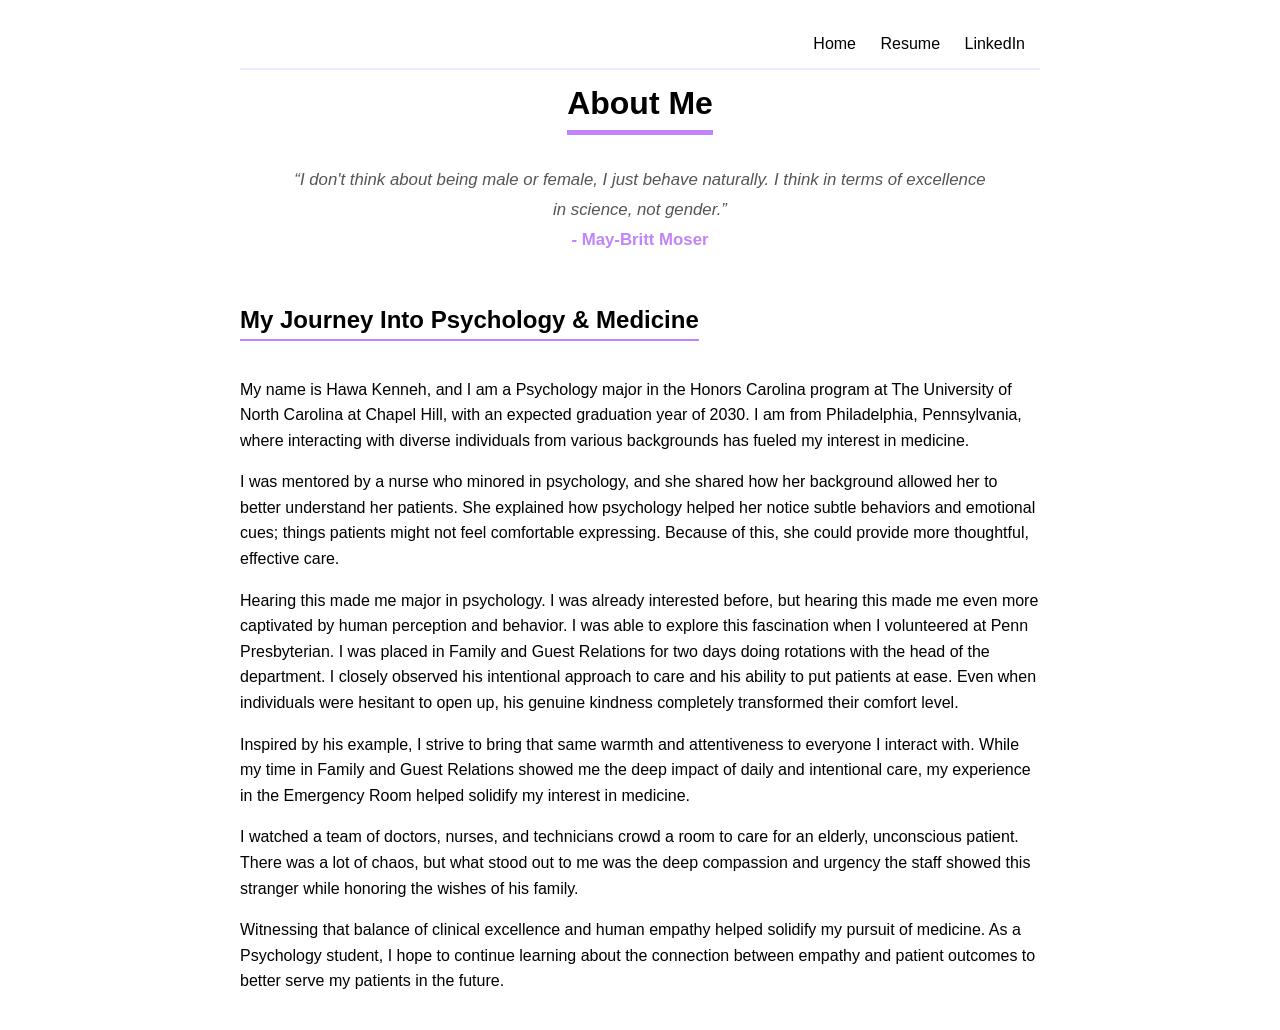
==== aboutme.html @ 1b2ad0a6 "Initial website upload" ====
<!DOCTYPE html>
<html>
<head>
    <meta charset="utf-8">
    <meta name="viewport" content="width=device-width, initial-scale=1">
    <title>About Me</title>
    <link rel="stylesheet" href="style.css">
</head>

<body>

    <nav>
        <a href="index.html">Home</a>
        <a href="resume.html">Resume</a>
        <a href="LinkedIn.html">LinkedIn</a>
    </nav>

    <h1 id="title">About Me</h1>

<blockquote>
    “I don't think about being male or female,
    I just behave naturally. I think in terms of
    excellence in science, not gender.”
    <br>
    <strong>- May-Britt Moser</strong>
</blockquote>

<h2>My Journey Into Psychology & Medicine</h2>

    <p>
        My name is Hawa Kenneh, and I am a Psychology major in the Honors Carolina
        program at The University of North Carolina at Chapel Hill, with an expected
        graduation year of 2030. I am from Philadelphia, Pennsylvania, where interacting
        with diverse individuals from various backgrounds has fueled my interest in medicine.
    </p>

    <p>
        I was mentored by a nurse who minored in psychology, and she shared how her
        background allowed her to better understand her patients. She explained how
        psychology helped her notice subtle behaviors and emotional cues; things patients
        might not feel comfortable expressing. Because of this, she could provide more
        thoughtful, effective care.
    </p>

    <p>
        Hearing this made me major in psychology. I was already interested before, but
        hearing this made me even more captivated by human perception and behavior. I was
        able to explore this fascination when I volunteered at Penn Presbyterian. I was
        placed in Family and Guest Relations for two days doing rotations with the head of
        the department. I closely observed his intentional approach to care and his ability
        to put patients at ease. Even when individuals were hesitant to open up, his genuine
        kindness completely transformed their comfort level.
    </p>

    <p>
        Inspired by his example, I strive to bring that same warmth and attentiveness to
        everyone I interact with. While my time in Family and Guest Relations showed me the
        deep impact of daily and intentional care, my experience in the Emergency Room helped
        solidify my interest in medicine.
    </p>

    <p>
        I watched a team of doctors, nurses, and technicians crowd a room to care for an
        elderly, unconscious patient. There was a lot of chaos, but what stood out to me
        was the deep compassion and urgency the staff showed this stranger while honoring
        the wishes of his family.
    </p>

    <p>
        Witnessing that balance of clinical excellence and human empathy helped solidify my
        pursuit of medicine. As a Psychology student, I hope to continue learning about the
        connection between empathy and patient outcomes to better serve my patients in the
        future.
    </p>

</body>
</html>
---- style.css ----
#title {
    color: black;
    font-family: "Trebuchet MS", Arial, sans-serif;
    font-weight: 600;
    border-bottom: 5px solid #C084FC;
    width: fit-content;
    margin: 15px auto;
    padding-bottom: 8px;
}

body {
    max-width: 800px;
    margin: auto;
    padding: 20px;
    font-family: Arial, sans-serif;
    background-color: white;
}

nav {
    text-align: right;
    padding: 15px;
    border-bottom: 2px solid #EDE9FF;
}

nav a {
    text-decoration: none;
    color: black;
    margin-left: 20px;
    font-weight: normal;
}

nav a:hover {
    color: #C084FC;
}

h1 {
    text-align: center;
}

h2 {
    color: black;
    border-bottom: 2px solid #C084FC;
    padding-bottom: 5px;
    display: inline-block;
}

h3 {
    text-align: center;
    color: #666666;
    font-weight: normal;
}

p {
    line-height: 1.6;
}

img {
    width: 250px;
    display: block;
    margin: 20px auto;
    border-radius: 10px;
    border: 3px solid #C084FC;
}

.linkedin-pic {
    width: 200px;
    height: 200px;
    display: block;
    margin: 20px auto;
    border-radius: 50%;
    object-fit: cover;
    border: 3px solid #C084FC;
}

.linkedin-button {
    display: block;
    width: fit-content;
    margin: 20px auto;
    padding: 12px 20px;
    background-color: #C084FC;
    color: white;
    text-decoration: none;
    border-radius: 8px;
    font-weight: normal;
}

.linkedin-button:hover {
    background-color: #A855F7;
}
blockquote {
    text-align: center;
    font-style: italic;
    color: #555555;
    max-width: 700px;
    margin: 30px auto;
    line-height: 1.8;
    font-size: 1.05rem;
}

blockquote strong {
    color: #C084FC;
    font-style: normal;
}
iframe {
    border: 3px solid #C084FC;
    border-radius: 10px;
    margin-top: 20px;
}
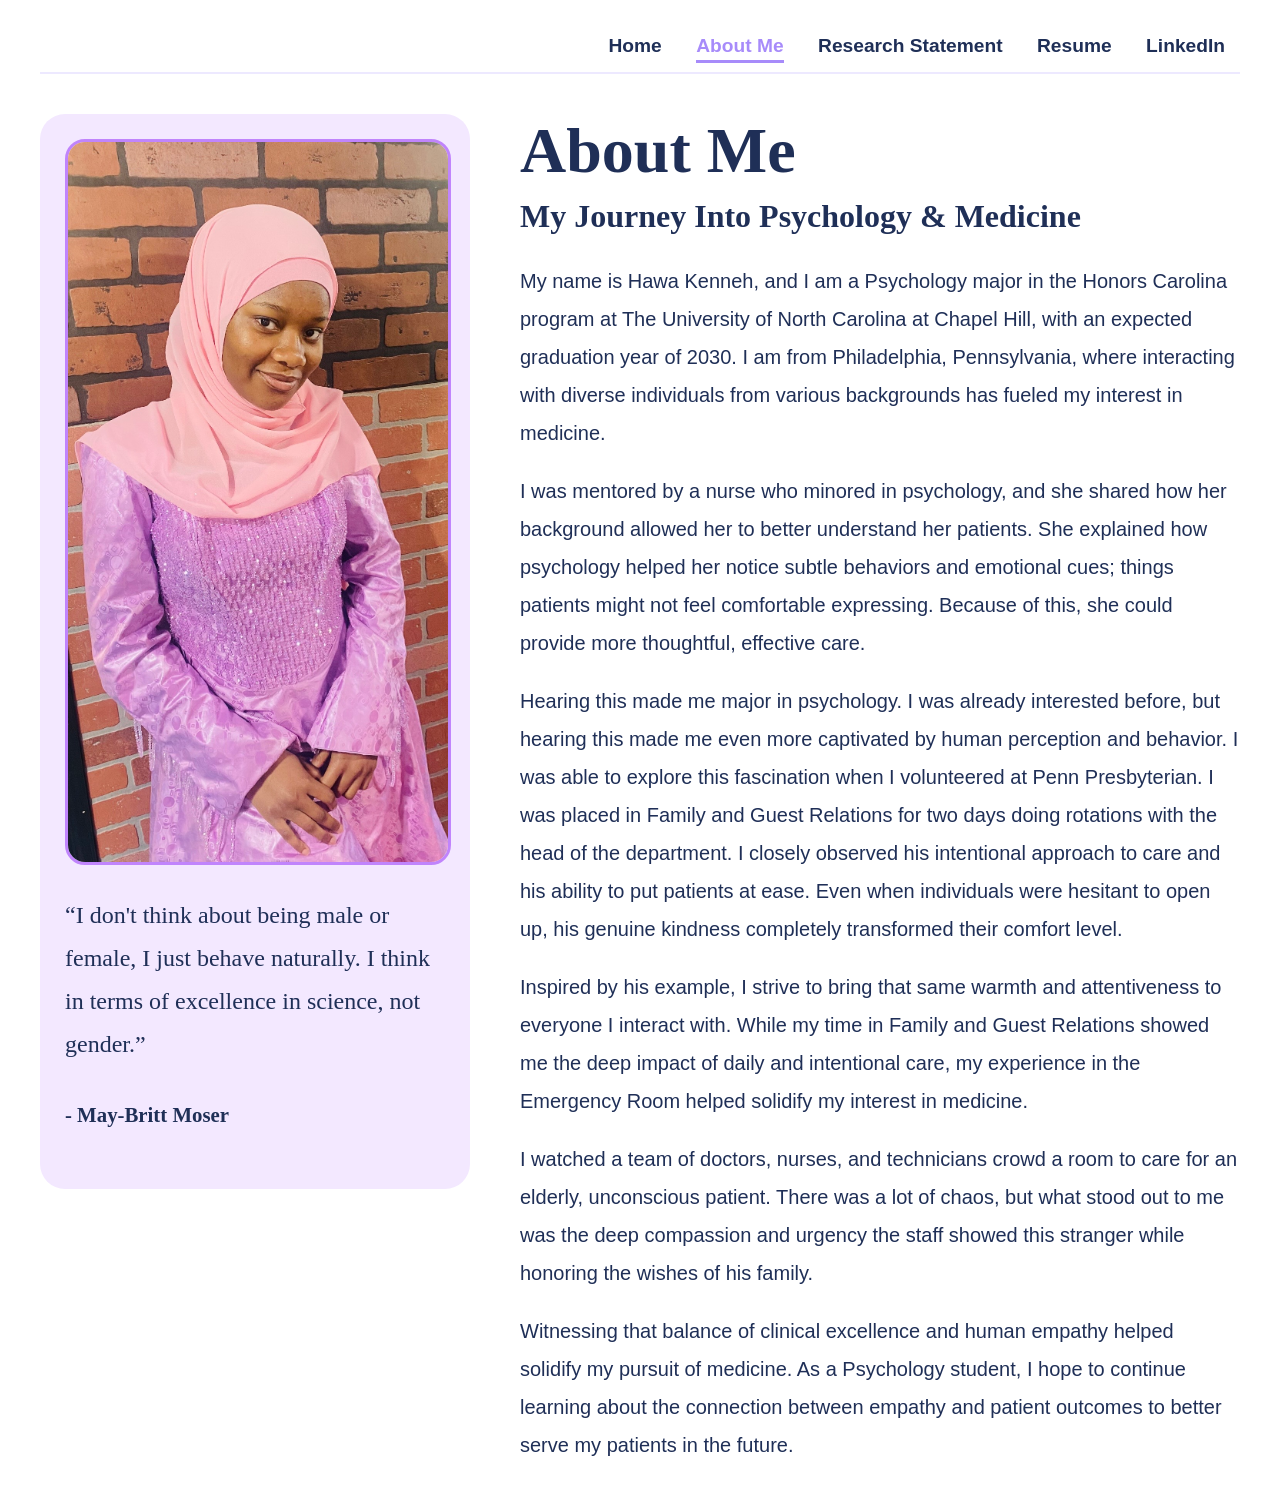
==== commit efd5180b: "Added favicon and website updates" ====
--- a/aboutme.html
+++ b/aboutme.html
@@ -4,74 +4,101 @@
     <meta charset="utf-8">
     <meta name="viewport" content="width=device-width, initial-scale=1">
     <title>About Me</title>
+
+    <link rel="apple-touch-icon" sizes="180x180" href="apple-touch-icon.png">
+    <link rel="icon" type="image/png" sizes="32x32" href="favicon-32x32.png">
+    <link rel="icon" type="image/png" sizes="16x16" href="favicon-16x16.png">
+    <link rel="manifest" href="site.webmanifest">
+
     <link rel="stylesheet" href="style.css">
 </head>
 
 <body>
 
-    <nav>
-        <a href="index.html">Home</a>
-        <a href="resume.html">Resume</a>
-        <a href="LinkedIn.html">LinkedIn</a>
-    </nav>
+<nav>
+    <a href="index.html">Home</a>
+    <a href="aboutme.html" class="active">About Me</a>
+    <a href="researchstatement.html">Research Statement</a>
+    <a href="resume.html">Resume</a>
 
-    <h1 id="title">About Me</h1>
+    <a href="https://www.linkedin.com/in/hawa-kenneh-hk7646/"
+       target="_blank">
+       LinkedIn
+    </a>
+</nav>
 
-<blockquote>
-    “I don't think about being male or female,
-    I just behave naturally. I think in terms of
-    excellence in science, not gender.”
-    <br>
-    <strong>- May-Britt Moser</strong>
-</blockquote>
+    <div class="about-container">
 
-<h2>My Journey Into Psychology & Medicine</h2>
+        <div class="about-left">
 
-    <p>
-        My name is Hawa Kenneh, and I am a Psychology major in the Honors Carolina
-        program at The University of North Carolina at Chapel Hill, with an expected
-        graduation year of 2030. I am from Philadelphia, Pennsylvania, where interacting
-        with diverse individuals from various backgrounds has fueled my interest in medicine.
-    </p>
+            <img src="Images/Pic_Me.jpeg"
+                 alt="Hawa Kenneh"
+                 class="about-photo">
 
-    <p>
-        I was mentored by a nurse who minored in psychology, and she shared how her
-        background allowed her to better understand her patients. She explained how
-        psychology helped her notice subtle behaviors and emotional cues; things patients
-        might not feel comfortable expressing. Because of this, she could provide more
-        thoughtful, effective care.
-    </p>
+            <blockquote class="about-quote">
+                “I don't think about being male or female,
+                I just behave naturally. I think in terms of
+                excellence in science, not gender.”
 
-    <p>
-        Hearing this made me major in psychology. I was already interested before, but
-        hearing this made me even more captivated by human perception and behavior. I was
-        able to explore this fascination when I volunteered at Penn Presbyterian. I was
-        placed in Family and Guest Relations for two days doing rotations with the head of
-        the department. I closely observed his intentional approach to care and his ability
-        to put patients at ease. Even when individuals were hesitant to open up, his genuine
-        kindness completely transformed their comfort level.
-    </p>
+                <strong>- May-Britt Moser</strong>
+            </blockquote>
 
-    <p>
-        Inspired by his example, I strive to bring that same warmth and attentiveness to
-        everyone I interact with. While my time in Family and Guest Relations showed me the
-        deep impact of daily and intentional care, my experience in the Emergency Room helped
-        solidify my interest in medicine.
-    </p>
+        </div>
 
-    <p>
-        I watched a team of doctors, nurses, and technicians crowd a room to care for an
-        elderly, unconscious patient. There was a lot of chaos, but what stood out to me
-        was the deep compassion and urgency the staff showed this stranger while honoring
-        the wishes of his family.
-    </p>
+        <div class="about-right">
 
-    <p>
-        Witnessing that balance of clinical excellence and human empathy helped solidify my
-        pursuit of medicine. As a Psychology student, I hope to continue learning about the
-        connection between empathy and patient outcomes to better serve my patients in the
-        future.
-    </p>
+            <h1 id="title">About Me</h1>
+
+            <h2>My Journey Into Psychology & Medicine</h2>
+
+            <p>
+                My name is Hawa Kenneh, and I am a Psychology major in the Honors Carolina
+                program at The University of North Carolina at Chapel Hill, with an expected
+                graduation year of 2030. I am from Philadelphia, Pennsylvania, where interacting
+                with diverse individuals from various backgrounds has fueled my interest in medicine.
+            </p>
+
+            <p>
+                I was mentored by a nurse who minored in psychology, and she shared how her
+                background allowed her to better understand her patients. She explained how
+                psychology helped her notice subtle behaviors and emotional cues; things patients
+                might not feel comfortable expressing. Because of this, she could provide more
+                thoughtful, effective care.
+            </p>
+
+            <p>
+                Hearing this made me major in psychology. I was already interested before, but
+                hearing this made me even more captivated by human perception and behavior. I was
+                able to explore this fascination when I volunteered at Penn Presbyterian. I was
+                placed in Family and Guest Relations for two days doing rotations with the head of
+                the department. I closely observed his intentional approach to care and his ability
+                to put patients at ease. Even when individuals were hesitant to open up, his genuine
+                kindness completely transformed their comfort level.
+            </p>
+
+            <p>
+                Inspired by his example, I strive to bring that same warmth and attentiveness to
+                everyone I interact with. While my time in Family and Guest Relations showed me the
+                deep impact of daily and intentional care, my experience in the Emergency Room helped
+                solidify my interest in medicine.
+            </p>
+
+            <p>
+                I watched a team of doctors, nurses, and technicians crowd a room to care for an
+                elderly, unconscious patient. There was a lot of chaos, but what stood out to me
+                was the deep compassion and urgency the staff showed this stranger while honoring
+                the wishes of his family.
+            </p>
+
+            <p>
+                Witnessing that balance of clinical excellence and human empathy helped solidify my
+                pursuit of medicine. As a Psychology student, I hope to continue learning about the
+                connection between empathy and patient outcomes to better serve my patients in the future.
+            </p>
+
+        </div>
+
+    </div>
 
 </body>
-</html>+</html>       
--- a/style.css
+++ b/style.css
@@ -1,106 +1,262 @@
-#title {
-    color: black;
-    font-family: "Trebuchet MS", Arial, sans-serif;
-    font-weight: 600;
-    border-bottom: 5px solid #C084FC;
-    width: fit-content;
-    margin: 15px auto;
-    padding-bottom: 8px;
-}
+/* ================= GENERAL ================= */
 
 body {
-    max-width: 800px;
+    max-width: 1200px;
     margin: auto;
     padding: 20px;
-    font-family: Arial, sans-serif;
     background-color: white;
-}
+    font-family: "Segoe UI", Arial, sans-serif;
+}
+
+#title {
+    color: #1f2f57;
+    font-family: Georgia, serif;
+    font-size: 4.25rem;
+    font-weight: 600;
+    border: none;
+    text-align: center;
+    width: 100%;
+    margin-bottom: 5px;
+}
+
+h2 {
+    font-family: Georgia, serif;
+    color: #1f2f57;
+    font-size: 2rem;
+}
+
+p {
+    color: #1f2f57;
+    line-height: 1.8;
+}
+
+/* ================= NAVIGATION ================= */
 
 nav {
     text-align: right;
     padding: 15px;
     border-bottom: 2px solid #EDE9FF;
+    margin-bottom: 30px;
 }
 
 nav a {
     text-decoration: none;
-    color: black;
-    margin-left: 20px;
-    font-weight: normal;
+    color: #1f2f57;
+    margin-left: 30px;
+    font-size: 1.2rem;
+    font-weight: 600;
 }
 
 nav a:hover {
     color: #C084FC;
 }
 
-h1 {
-    text-align: center;
-}
-
-h2 {
-    color: black;
-    border-bottom: 2px solid #C084FC;
-    padding-bottom: 5px;
-    display: inline-block;
-}
-
-h3 {
-    text-align: center;
-    color: #666666;
-    font-weight: normal;
-}
-
-p {
-    line-height: 1.6;
-}
-
-img {
-    width: 250px;
+nav a.active {
+    color: #A78BFA;
+    border-bottom: 3px solid #A78BFA;
+    padding-bottom: 4px;
+}
+
+/* ================= HOME PAGE ================= */
+
+.subtitle {
+    text-align: center;
+    color: #1f2f57;
+    font-size: 1.5rem;
+    font-weight: 500;
+    margin-top: 0;
+    margin-bottom: 25px;
+}
+
+.intro-section {
+    display: flex;
+    justify-content: space-between;
+    align-items: center;
+    gap: 70px;
+    margin-top: 40px;
+    margin-bottom: 60px;
+}
+
+.intro-text {
+    flex: 2;
+}
+
+.intro-paragraph {
+    text-align: left;
+    font-size: 1.35rem;
+    color: #1f2f57;
+}
+
+.intro-image {
+    flex: 1;
+}
+
+.intro-image img {
+    width: 380px;
+    height: auto;
+    border-radius: 15px;
+    border: 3px solid #C084FC;
+}
+
+blockquote {
+    font-family: Georgia, serif;
+    font-size: 2.4rem;
+    color: #1f2f57;
+    line-height: 1.35;
+    text-align: left;
+    max-width: 900px;
+    margin: 30px auto;
+}
+
+blockquote strong {
     display: block;
-    margin: 20px auto;
-    border-radius: 10px;
-    border: 3px solid #C084FC;
-}
-
-.linkedin-pic {
-    width: 200px;
-    height: 200px;
+    margin-top: 20px;
+    font-size: 1.1rem;
+    color: #1f2f57;
+    font-weight: 700;
+}
+
+/* ================= HOBBIES ================= */
+
+.hobbies {
+    display: flex;
+    justify-content: center;
+    gap: 50px;
+    flex-wrap: wrap;
+}
+
+.hobby-card {
+    width: 450px;
+    padding: 20px;
+    background-color: #FAF5FF;
+    border: 2px solid #E9D5FF;
+    border-radius: 20px;
+}
+
+.interest-pic {
+    width: 100%;
+    height: auto;
+    border-radius: 15px;
+}
+
+.hobby-card h3 {
+    font-family: Georgia, serif;
+    color: #1f2f57;
+    font-size: 2rem;
+    font-weight: bold;
+    text-align: left;
+}
+
+.hobby-card p {
+    color: #1f2f57;
+    font-size: 1.2rem;
+    text-align: left;
+}
+
+/* ================= ABOUT ME PAGE ================= */
+
+.about-container {
+    display: flex;
+    gap: 50px;
+    align-items: flex-start;
+    margin-top: 40px;
+}
+
+.about-left {
+    width: 380px;
+    background-color: #F3E8FF;
+    padding: 25px;
+    border-radius: 25px;
+}
+
+.about-photo {
+    width: 100%;
+    border-radius: 20px;
+    border: 3px solid #C084FC;
+}
+
+.about-quote {
+    margin-top: 25px;
+    font-family: Georgia, serif;
+    font-size: 1.5rem;
+    color: #1f2f57;
+    text-align: left;
+    line-height: 1.8;
+}
+
+.about-quote strong {
     display: block;
-    margin: 20px auto;
-    border-radius: 50%;
-    object-fit: cover;
-    border: 3px solid #C084FC;
-}
-
-.linkedin-button {
+    margin-top: 30px;
+    font-size: 1.3rem;
+    font-weight: bold;
+}
+
+.about-right {
+    flex: 1;
+}
+
+.about-right #title {
+    text-align: left;
+    font-size: 4rem;
+    margin-top: 0;
+}
+
+.about-right h2 {
+    text-align: left;
+    font-size: 2rem;
+    margin-top: 10px;
+}
+
+.about-right p {
+    text-align: left;
+    font-size: 1.25rem;
+    line-height: 1.9;
+    color: #1f2f57;
+}
+
+/* ================= RESEARCH PAGE ================= */
+
+.research-content {
+    max-width: 900px;
+    margin: auto;
+}
+
+.research-content #title {
+    text-align: center;
+}
+
+.research-content h2 {
+    text-align: center;
+    color: #1f2f57;
+    font-family: Georgia, serif;
+    font-size: 2.2rem;
+    margin-bottom: 30px;
+}
+
+.research-content p {
+    text-align: left;
+    color: #1f2f57;
+    font-size: 1.3rem;
+    line-height: 1.9;
+}
+
+.research-image-box {
+    width: 80%;
+    margin: 60px auto;
+    background-color: #F3E8FF;
+    padding: 25px;
+    border-radius: 25px;
+}
+
+.research-image {
+    width: 100%;
     display: block;
-    width: fit-content;
-    margin: 20px auto;
-    padding: 12px 20px;
-    background-color: #C084FC;
-    color: white;
-    text-decoration: none;
-    border-radius: 8px;
-    font-weight: normal;
-}
-
-.linkedin-button:hover {
-    background-color: #A855F7;
-}
-blockquote {
-    text-align: center;
-    font-style: italic;
-    color: #555555;
-    max-width: 700px;
-    margin: 30px auto;
-    line-height: 1.8;
-    font-size: 1.05rem;
-}
-
-blockquote strong {
-    color: #C084FC;
-    font-style: normal;
-}
+    border-radius: 20px;
+    border: 3px solid #C084FC;
+}
+
+/* ================= RESUME ================= */
+
 iframe {
     border: 3px solid #C084FC;
     border-radius: 10px;
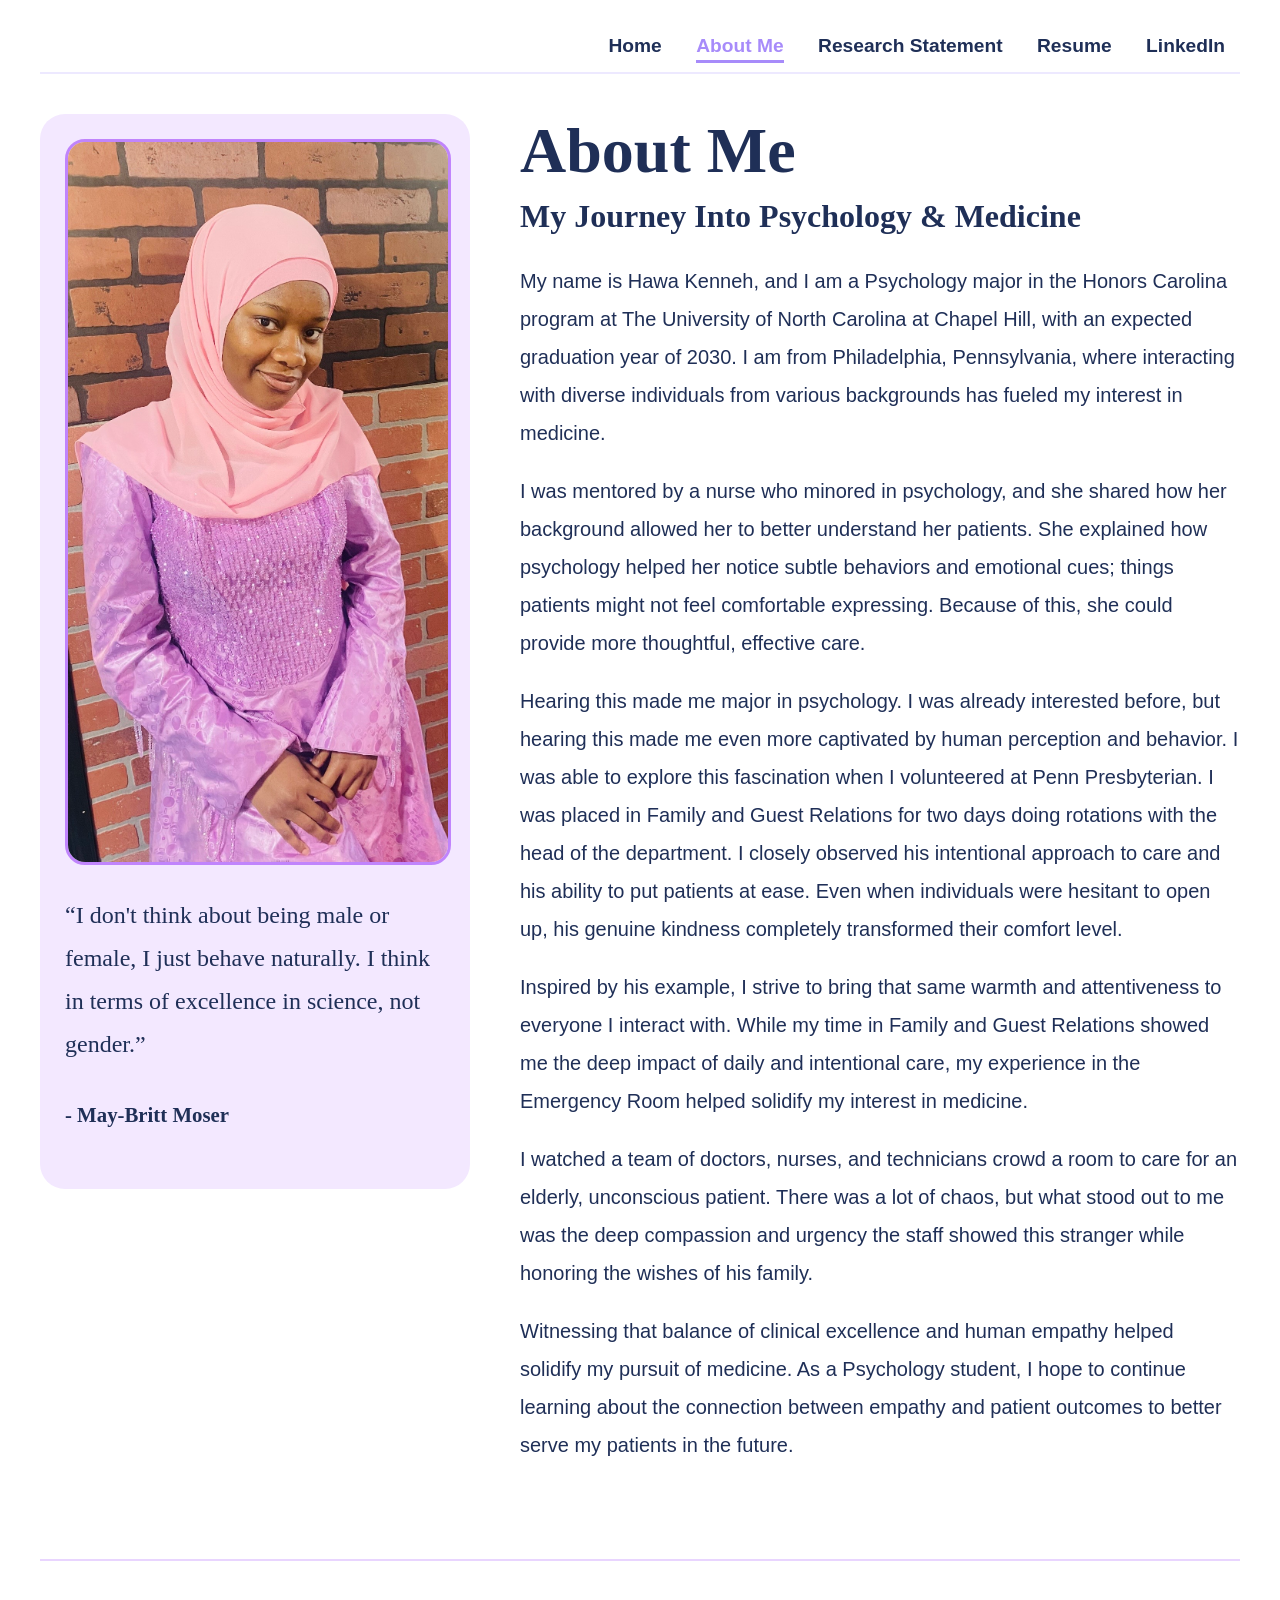
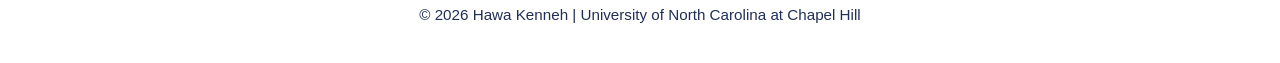
==== commit 1345d6ff: "Added footer" ====
--- a/aboutme.html
+++ b/aboutme.html
@@ -3,7 +3,7 @@
 <head>
     <meta charset="utf-8">
     <meta name="viewport" content="width=device-width, initial-scale=1">
-    <title>About Me</title>
+    <title>About Me | Hawa Kenneh</title>
 
     <link rel="apple-touch-icon" sizes="180x180" href="apple-touch-icon.png">
     <link rel="icon" type="image/png" sizes="32x32" href="favicon-32x32.png">
@@ -99,6 +99,8 @@
         </div>
 
     </div>
-
+    <footer>
+        <p>© 2026 Hawa Kenneh | University of North Carolina at Chapel Hill</p>
+    </footer>
 </body>
 </html>       
--- a/style.css
+++ b/style.css
@@ -261,4 +261,93 @@
     border: 3px solid #C084FC;
     border-radius: 10px;
     margin-top: 20px;
+}
+/* ================= MOBILE ================= */
+
+@media screen and (max-width: 768px) {
+
+    #title {
+        font-size: 3rem;
+    }
+
+    .subtitle {
+        font-size: 1.2rem;
+        margin-bottom: 20px;
+    }
+
+    .intro-section {
+        flex-direction: column;
+        gap: 20px;
+    }
+
+    .intro-text {
+        width: 100%;
+    }
+
+    .intro-image {
+        width: 100%;
+        text-align: center;
+    }
+
+    .intro-image img {
+        width: 85%;
+        max-width: 350px;
+    }
+
+    blockquote {
+        font-size: 1.8rem;
+        text-align: center;
+        max-width: 100%;
+    }
+
+    .intro-paragraph {
+        text-align: center;
+        font-size: 1.1rem;
+    }
+
+    .hobbies {
+        flex-direction: column;
+        align-items: center;
+    }
+
+    .hobby-card {
+        width: 100%;
+        max-width: 500px;
+    }
+
+    .about-container {
+        flex-direction: column;
+    }
+
+    .about-left {
+        width: 100%;
+        box-sizing: border-box;
+    }
+
+    .about-right #title {
+        text-align: center;
+        font-size: 3rem;
+    }
+
+    .about-right h2 {
+        text-align: center;
+    }
+
+    .research-image-box {
+        width: 100%;
+        box-sizing: border-box;
+    }
+}
+/* ================= FOOTER ================= */
+
+footer {
+    text-align: center;
+    margin-top: 75px;
+    padding-top: 25px;
+    border-top: 2px solid #E9D5FF;
+}
+
+footer p {
+    color: #1f2f57;
+    font-size: 0.95rem;
 }
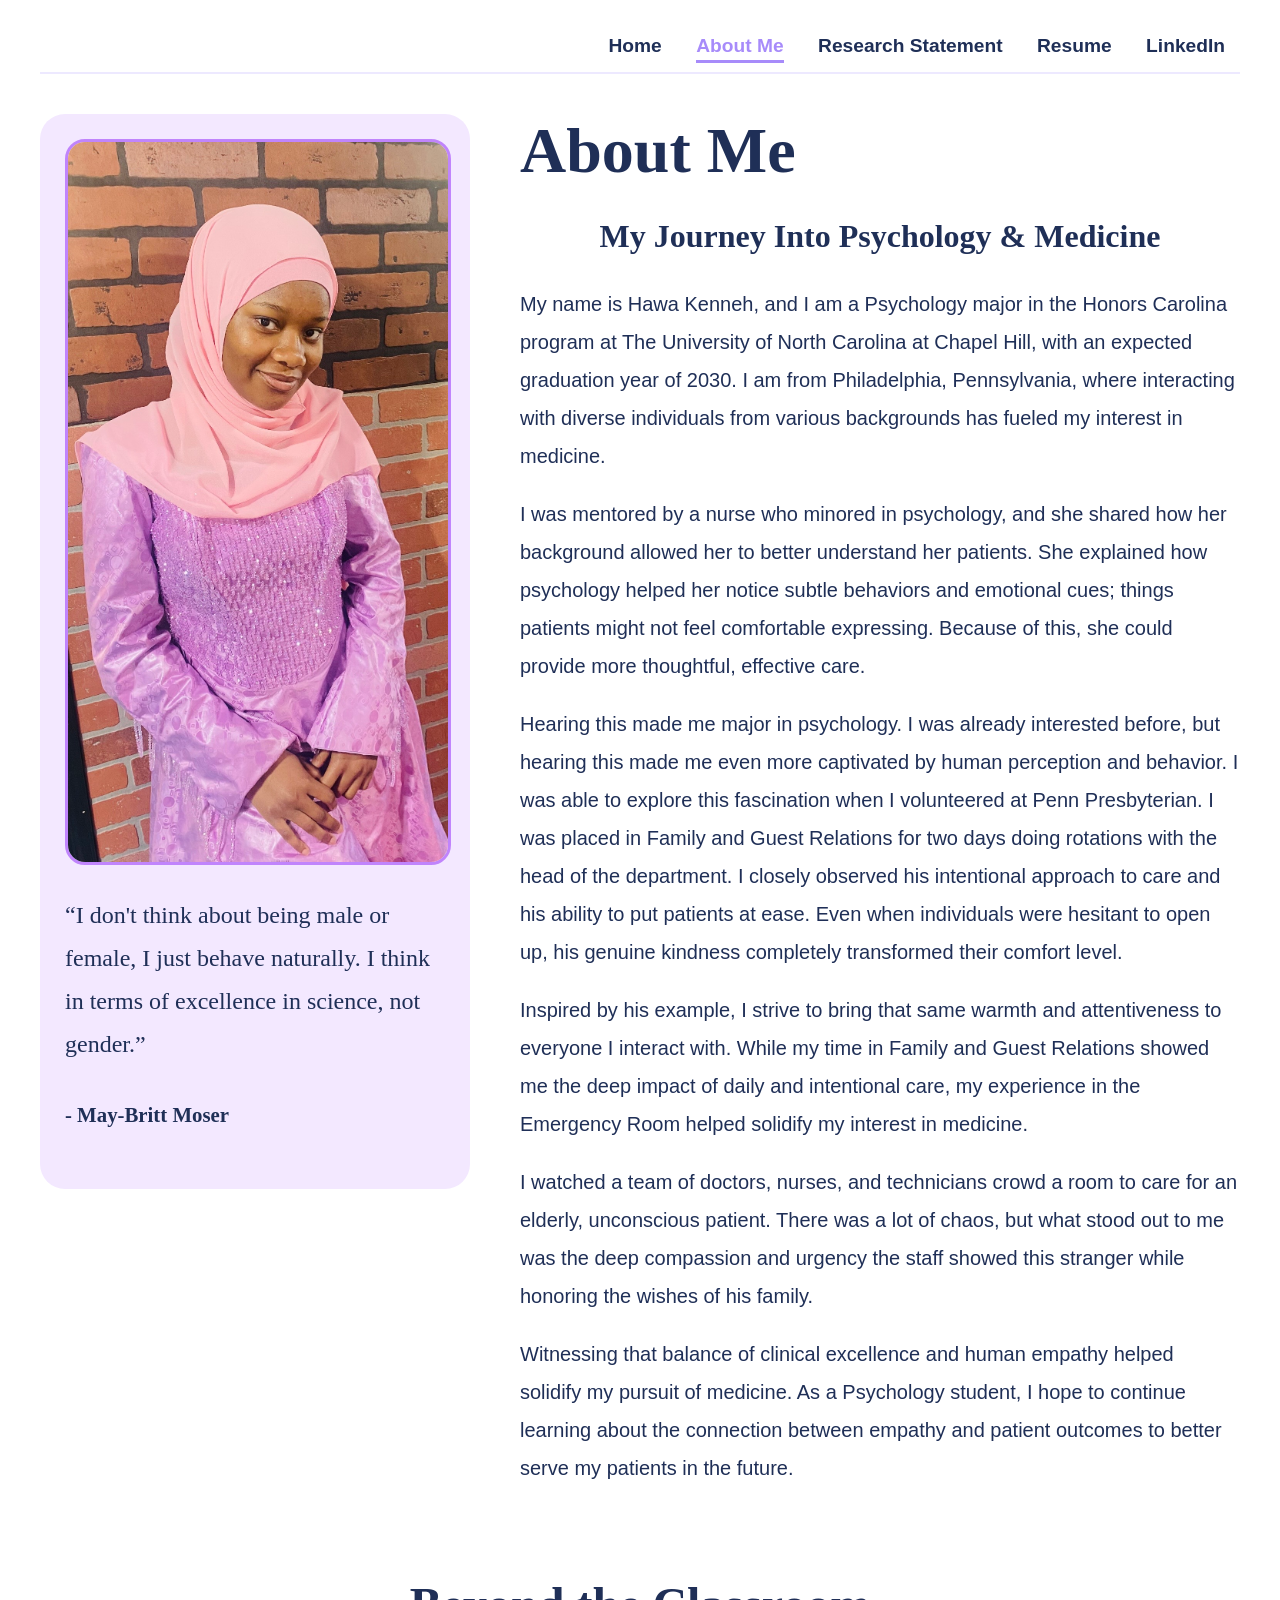
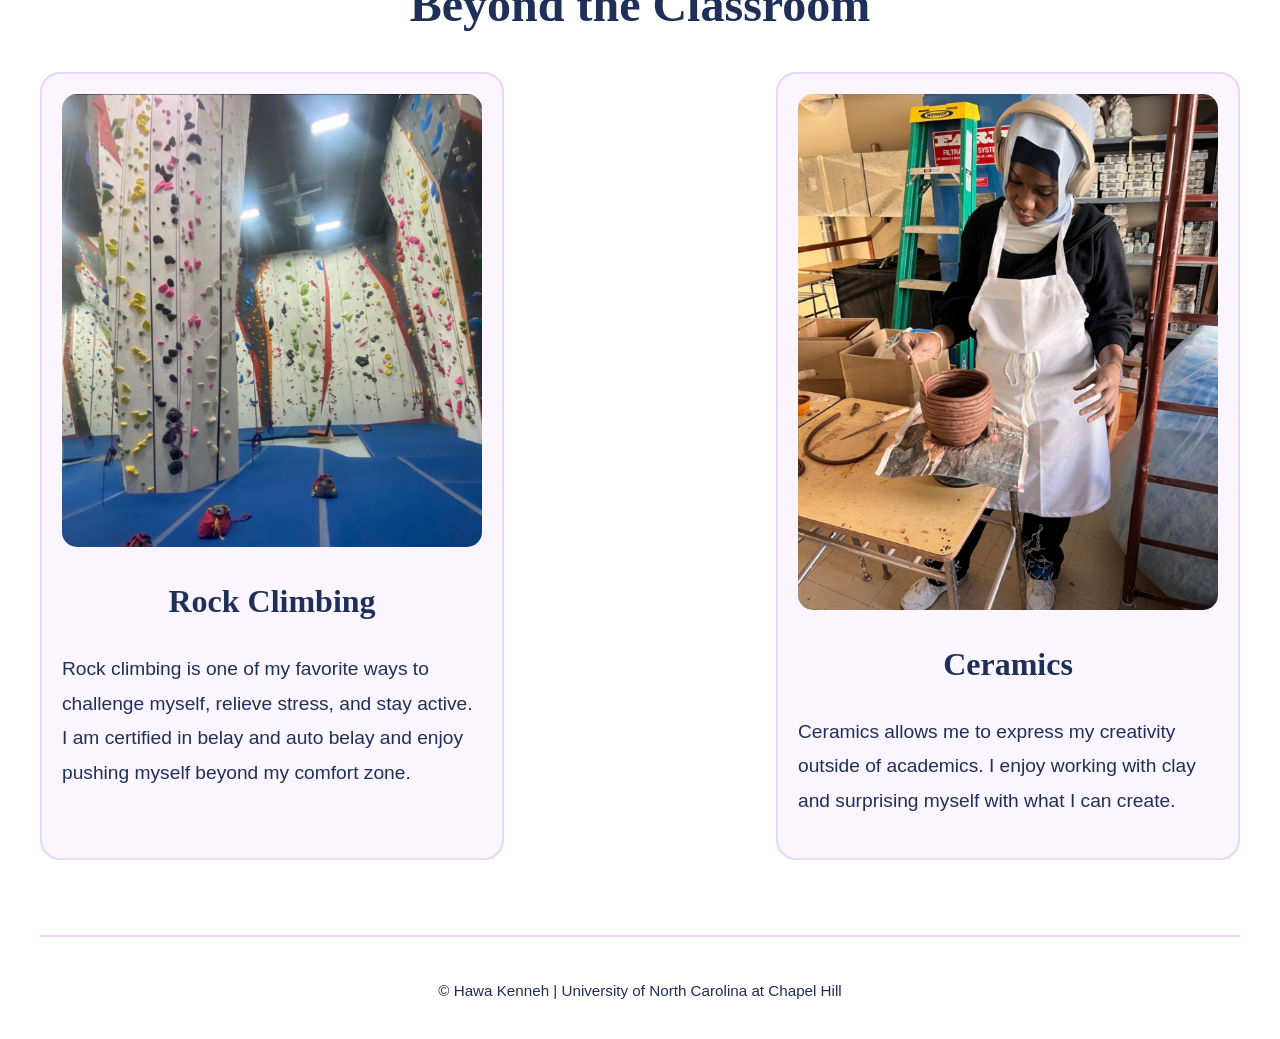
==== commit 35e39d18: "Moved Beyond the Classroom section" ====
--- a/aboutme.html
+++ b/aboutme.html
@@ -27,80 +27,119 @@
     </a>
 </nav>
 
-    <div class="about-container">
+<div class="about-container">
 
-        <div class="about-left">
+    <div class="about-left">
 
-            <img src="Images/Pic_Me.jpeg"
-                 alt="Hawa Kenneh"
-                 class="about-photo">
+        <img src="Images/Pic_Me.jpeg"
+             alt="Hawa Kenneh"
+             class="about-photo">
 
-            <blockquote class="about-quote">
-                “I don't think about being male or female,
-                I just behave naturally. I think in terms of
-                excellence in science, not gender.”
+        <blockquote class="about-quote">
+            “I don't think about being male or female,
+            I just behave naturally. I think in terms of
+            excellence in science, not gender.”
 
-                <strong>- May-Britt Moser</strong>
-            </blockquote>
-
-        </div>
-
-        <div class="about-right">
-
-            <h1 id="title">About Me</h1>
-
-            <h2>My Journey Into Psychology & Medicine</h2>
-
-            <p>
-                My name is Hawa Kenneh, and I am a Psychology major in the Honors Carolina
-                program at The University of North Carolina at Chapel Hill, with an expected
-                graduation year of 2030. I am from Philadelphia, Pennsylvania, where interacting
-                with diverse individuals from various backgrounds has fueled my interest in medicine.
-            </p>
-
-            <p>
-                I was mentored by a nurse who minored in psychology, and she shared how her
-                background allowed her to better understand her patients. She explained how
-                psychology helped her notice subtle behaviors and emotional cues; things patients
-                might not feel comfortable expressing. Because of this, she could provide more
-                thoughtful, effective care.
-            </p>
-
-            <p>
-                Hearing this made me major in psychology. I was already interested before, but
-                hearing this made me even more captivated by human perception and behavior. I was
-                able to explore this fascination when I volunteered at Penn Presbyterian. I was
-                placed in Family and Guest Relations for two days doing rotations with the head of
-                the department. I closely observed his intentional approach to care and his ability
-                to put patients at ease. Even when individuals were hesitant to open up, his genuine
-                kindness completely transformed their comfort level.
-            </p>
-
-            <p>
-                Inspired by his example, I strive to bring that same warmth and attentiveness to
-                everyone I interact with. While my time in Family and Guest Relations showed me the
-                deep impact of daily and intentional care, my experience in the Emergency Room helped
-                solidify my interest in medicine.
-            </p>
-
-            <p>
-                I watched a team of doctors, nurses, and technicians crowd a room to care for an
-                elderly, unconscious patient. There was a lot of chaos, but what stood out to me
-                was the deep compassion and urgency the staff showed this stranger while honoring
-                the wishes of his family.
-            </p>
-
-            <p>
-                Witnessing that balance of clinical excellence and human empathy helped solidify my
-                pursuit of medicine. As a Psychology student, I hope to continue learning about the
-                connection between empathy and patient outcomes to better serve my patients in the future.
-            </p>
-
-        </div>
+            <strong>- May-Britt Moser</strong>
+        </blockquote>
 
     </div>
-    <footer>
-        <p>© 2026 Hawa Kenneh | University of North Carolina at Chapel Hill</p>
-    </footer>
+
+    <div class="about-right">
+
+        <h1 id="title">About Me</h1>
+
+        <h2>My Journey Into Psychology & Medicine</h2>
+
+        <p>
+            My name is Hawa Kenneh, and I am a Psychology major in the Honors Carolina
+            program at The University of North Carolina at Chapel Hill, with an expected
+            graduation year of 2030. I am from Philadelphia, Pennsylvania, where interacting
+            with diverse individuals from various backgrounds has fueled my interest in medicine.
+        </p>
+
+        <p>
+            I was mentored by a nurse who minored in psychology, and she shared how her
+            background allowed her to better understand her patients. She explained how
+            psychology helped her notice subtle behaviors and emotional cues; things patients
+            might not feel comfortable expressing. Because of this, she could provide more
+            thoughtful, effective care.
+        </p>
+
+        <p>
+            Hearing this made me major in psychology. I was already interested before, but
+            hearing this made me even more captivated by human perception and behavior. I was
+            able to explore this fascination when I volunteered at Penn Presbyterian. I was
+            placed in Family and Guest Relations for two days doing rotations with the head of
+            the department. I closely observed his intentional approach to care and his ability
+            to put patients at ease. Even when individuals were hesitant to open up, his genuine
+            kindness completely transformed their comfort level.
+        </p>
+
+        <p>
+            Inspired by his example, I strive to bring that same warmth and attentiveness to
+            everyone I interact with. While my time in Family and Guest Relations showed me the
+            deep impact of daily and intentional care, my experience in the Emergency Room helped
+            solidify my interest in medicine.
+        </p>
+
+        <p>
+            I watched a team of doctors, nurses, and technicians crowd a room to care for an
+            elderly, unconscious patient. There was a lot of chaos, but what stood out to me
+            was the deep compassion and urgency the staff showed this stranger while honoring
+            the wishes of his family.
+        </p>
+
+        <p>
+            Witnessing that balance of clinical excellence and human empathy helped solidify my
+            pursuit of medicine. As a Psychology student, I hope to continue learning about the
+            connection between empathy and patient outcomes to better serve my patients in the future.
+        </p>
+
+    </div>
+
+</div>
+
+<h2 class="hobbies-title">Beyond the Classroom</h2>
+
+<div class="hobbies">
+
+    <div class="hobby-card">
+
+        <img src="Images/Rock_Climbing.jpeg"
+             alt="Rock Climbing"
+             class="interest-pic">
+
+        <h3>Rock Climbing</h3>
+
+        <p>
+            Rock climbing is one of my favorite ways to challenge myself,
+            relieve stress, and stay active. I am certified in belay and
+            auto belay and enjoy pushing myself beyond my comfort zone.
+        </p>
+
+    </div>
+
+    <div class="hobby-card">
+
+        <img src="Images/Ceramics.jpeg"
+             alt="Ceramics"
+             class="interest-pic">
+
+        <h3>Ceramics</h3>
+
+        <p>
+            Ceramics allows me to express my creativity outside of academics.
+            I enjoy working with clay and surprising myself with what I can create.
+        </p>
+
+    </div>
+
+</div>
+
+<footer>
+    <p>© Hawa Kenneh | University of North Carolina at Chapel Hill</p>
+</footer>
+
 </body>
-</html>       +</html>
--- a/style.css
+++ b/style.css
@@ -120,13 +120,17 @@
 
 .hobbies {
     display: flex;
-    justify-content: center;
-    gap: 50px;
-    flex-wrap: wrap;
+    justify-content: space-between;
+    align-items: stretch;
+    gap: 80px;
+    margin-top: 30px;
+    margin-bottom: 30px;
+    width: 100%;
 }
 
 .hobby-card {
-    width: 450px;
+    flex: 1;
+    max-width: 420px;
     padding: 20px;
     background-color: #FAF5FF;
     border: 2px solid #E9D5FF;
@@ -144,13 +148,20 @@
     color: #1f2f57;
     font-size: 2rem;
     font-weight: bold;
-    text-align: left;
+    text-align: center;
 }
 
 .hobby-card p {
     color: #1f2f57;
     font-size: 1.2rem;
     text-align: left;
+}
+
+.about-right h2 {
+    text-align: center;
+    font-size: 2rem;
+    margin-top: 40px;
+    margin-bottom: 40px;
 }
 
 /* ================= ABOUT ME PAGE ================= */
@@ -202,9 +213,10 @@
 }
 
 .about-right h2 {
-    text-align: left;
+    text-align: center;
     font-size: 2rem;
-    margin-top: 10px;
+    margin-top: 30px;
+    margin-bottom: 30px;
 }
 
 .about-right p {
@@ -350,4 +362,21 @@
 footer p {
     color: #1f2f57;
     font-size: 0.95rem;
-}+}
+
+.hobbies-title {
+    text-align: center;
+    font-family: Georgia, serif;
+    color: #1f2f57;
+    font-size: 3rem;
+    margin-top: 70px;
+    margin-bottom: 40px;
+}
+
+.hobbies {
+    display: flex;
+    justify-content: space-between;
+    align-items: stretch;
+    gap: 80px;
+    width: 100%;
+}
